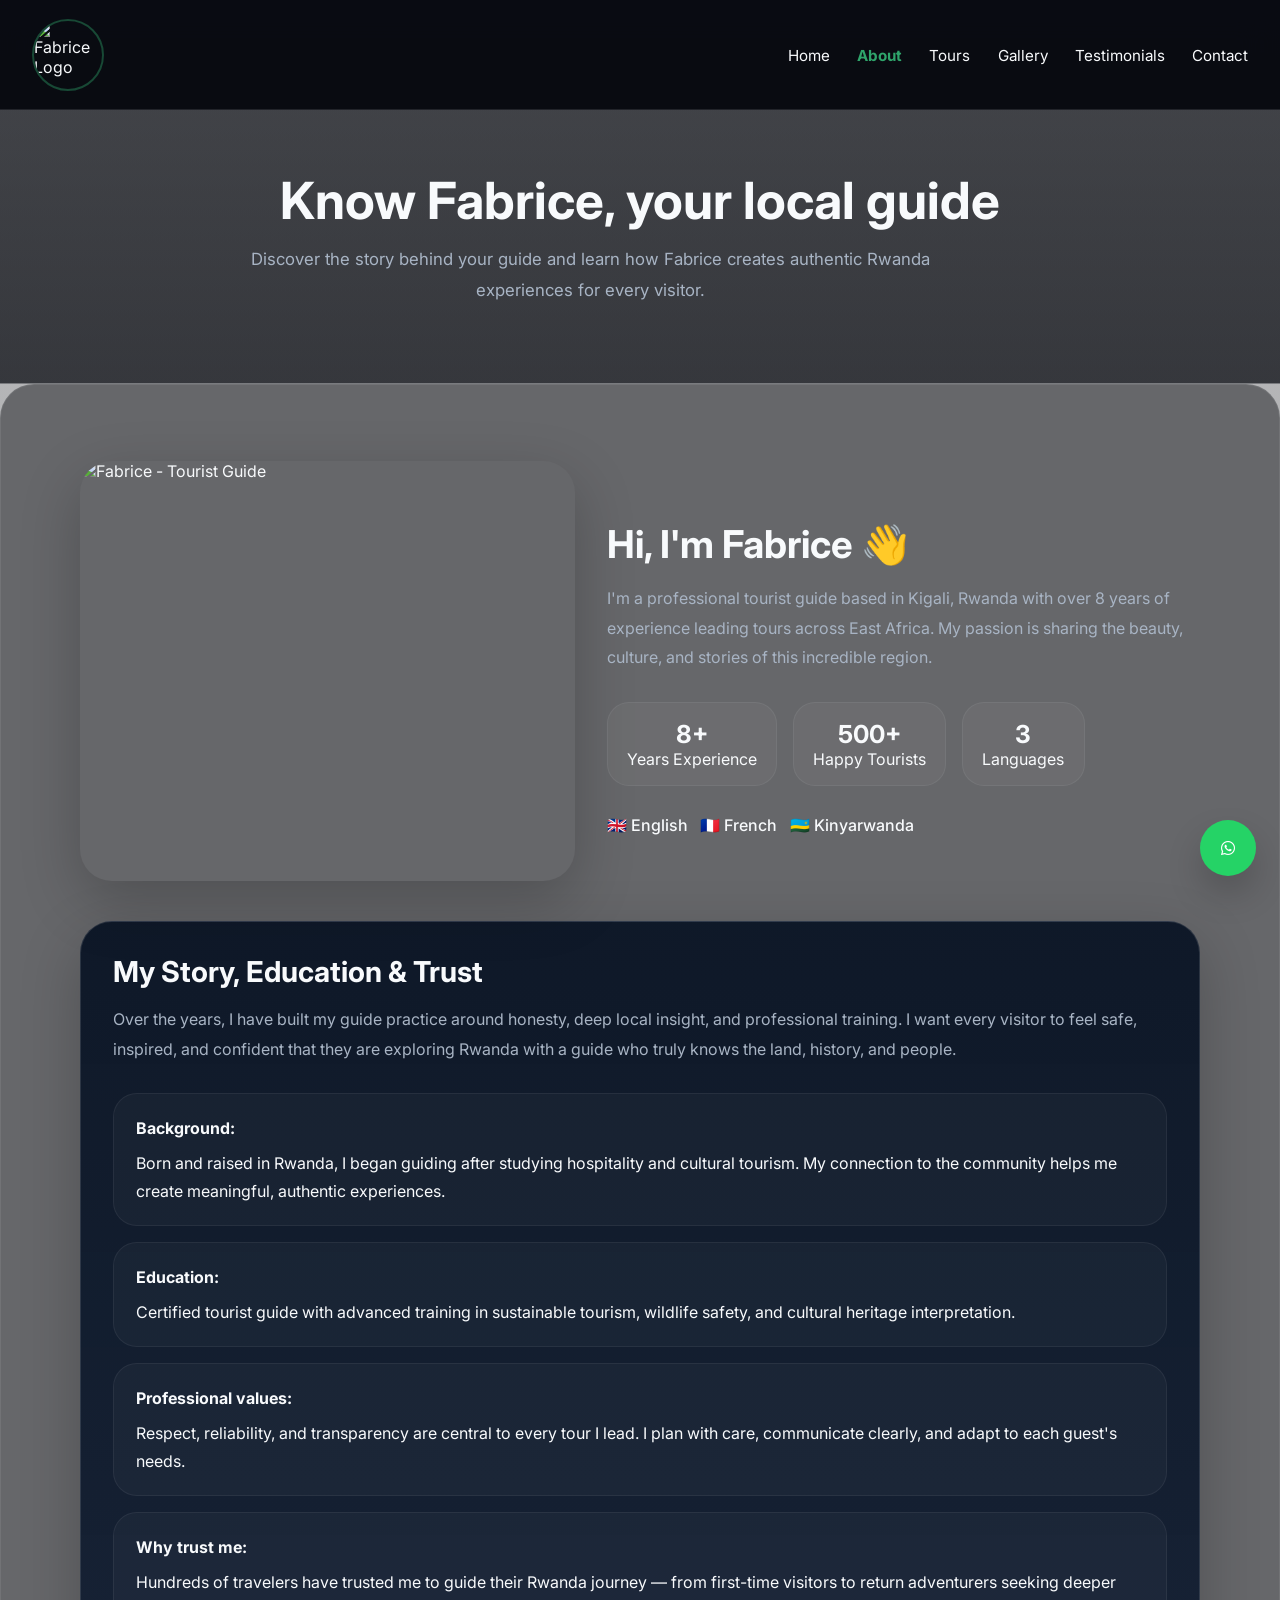
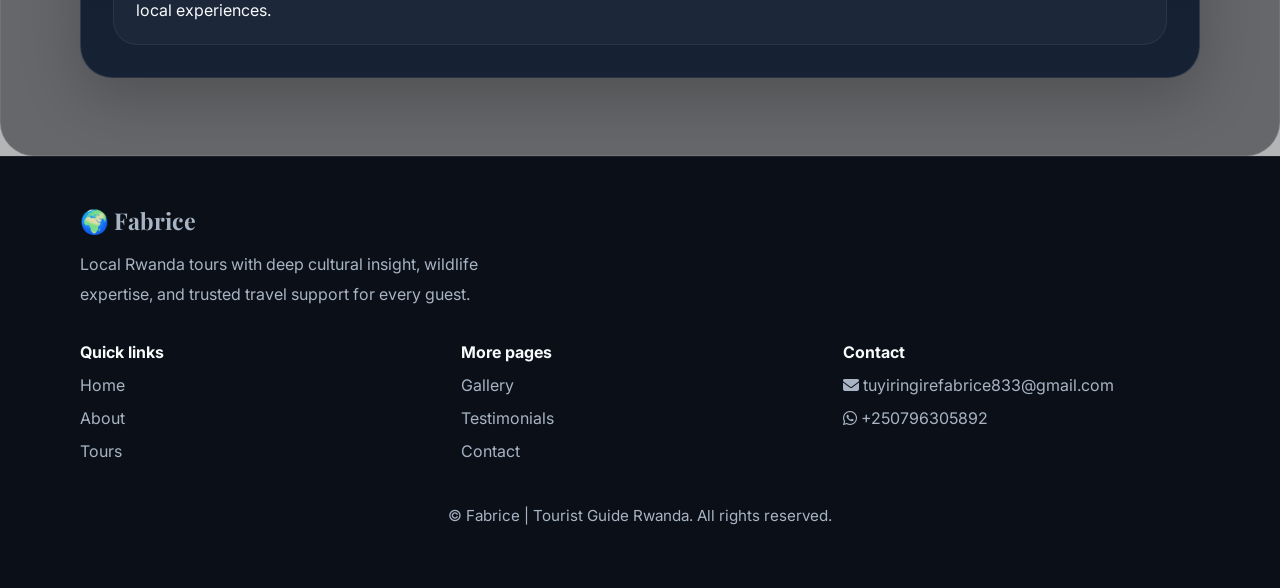
==== src/about.html @ 5f1ac9e4 "I have added the real credentials of fabrice" ====
<!DOCTYPE html>
<html lang="en">
<head>
  <meta charset="UTF-8" />
  <meta name="viewport" content="width=device-width, initial-scale=1.0" />
  <title>About - Fabrice | Tourist Guide Rwanda</title>
  <link rel="stylesheet" href="styles.css" />
  <link rel="stylesheet" href="https://cdnjs.cloudflare.com/ajax/libs/font-awesome/6.5.0/css/all.min.css" />
  <link href="https://fonts.googleapis.com/css2?family=Playfair+Display:wght@600;700&family=Inter:wght@300;400;500&display=swap" rel="stylesheet" />
</head>
<body>

  <!-- NAV -->
  <nav id="navbar">
    <div class="nav-logo"><img src="../media/photos/img2.jpg" alt="Fabrice Logo" /></div>
    <ul class="nav-links">
      <li><a href="../index.html">Home</a></li>
      <li><a href="about.html" class="active">About</a></li>
      <li><a href="tours.html">Tours</a></li>
      <li><a href="gallery.html">Gallery</a></li>
      <li><a href="testimonials.html">Testimonials</a></li>
      <li><a href="contact.html">Contact</a></li>
    </ul>
    <button class="hamburger" id="hamburger" aria-label="Toggle navigation" aria-expanded="false"><i class="fas fa-bars"></i></button>
  </nav>

  <!-- PAGE HERO -->
  <section class="page-hero">
    <div class="page-hero-overlay"></div>
    <div class="page-hero-content container">
      <h1>Know Fabrice, your local guide</h1>
      <p>Discover the story behind your guide and learn how Fabrice creates authentic Rwanda experiences for every visitor.</p>
    </div>
  </section>

  <!-- ABOUT -->
  <section id="about" class="section about">
    <div class="container about-grid">
      <div class="about-img">
        <img src="../media/photos/img1.jpg" alt="Fabrice - Tourist Guide" />
      </div>
      <div class="about-text">
        <h2>Hi, I'm Fabrice 👋</h2>
        <p>I'm a professional tourist guide based in Kigali, Rwanda with over 8 years of experience leading tours across East Africa. My passion is sharing the beauty, culture, and stories of this incredible region.</p>
        <div class="about-stats">
          <div class="stat"><strong>8+</strong><span>Years Experience</span></div>
          <div class="stat"><strong>500+</strong><span>Happy Tourists</span></div>
          <div class="stat"><strong>3</strong><span>Languages</span></div>
        </div>
        <div class="languages">
          <span>🇬🇧 English</span>
          <span>🇫🇷 French</span>
          <span>🇷🇼 Kinyarwanda</span>
        </div>
      </div>
    </div>

    <div class="container">
      <div class="about-detail-card">
        <h2>My Story, Education & Trust</h2>
        <p>Over the years, I have built my guide practice around honesty, deep local insight, and professional training. I want every visitor to feel safe, inspired, and confident that they are exploring Rwanda with a guide who truly knows the land, history, and people.</p>
        <ul class="about-detail-list">
          <li><strong>Background:</strong> Born and raised in Rwanda, I began guiding after studying hospitality and cultural tourism. My connection to the community helps me create meaningful, authentic experiences.</li>
          <li><strong>Education:</strong> Certified tourist guide with advanced training in sustainable tourism, wildlife safety, and cultural heritage interpretation.</li>
          <li><strong>Professional values:</strong> Respect, reliability, and transparency are central to every tour I lead. I plan with care, communicate clearly, and adapt to each guest's needs.</li>
          <li><strong>Why trust me:</strong> Hundreds of travelers have trusted me to guide their Rwanda journey — from first-time visitors to return adventurers seeking deeper local experiences.</li>
        </ul>
      </div>
    </div>
  </section>

  <!-- FOOTER -->
  <footer class="site-footer">
    <div class="footer-top container">
      <div class="footer-brand">
        <div class="footer-logo">🌍 Fabrice</div>
        <p>Local Rwanda tours with deep cultural insight, wildlife expertise, and trusted travel support for every guest.</p>
      </div>
      <div class="footer-links">
        <div class="footer-col">
          <h3>Quick links</h3>
          <a href="../index.html">Home</a>
          <a href="about.html">About</a>
          <a href="tours.html">Tours</a>
        </div>
        <div class="footer-col">
          <h3>More pages</h3>
          <a href="gallery.html">Gallery</a>
          <a href="testimonials.html">Testimonials</a>
          <a href="contact.html">Contact</a>
        </div>
        <div class="footer-col">
          <h3>Contact</h3>
          <a href="mailto:tuyiringirefabrice833@gmail.com"><i class="fas fa-envelope"></i> tuyiringirefabrice833@gmail.com</a>
          <a href="https://wa.me/250796305892" target="_blank"><i class="fab fa-whatsapp"></i> +250796305892</a>
        </div>
      </div>
    </div>
    <div class="footer-bottom">
      <p>© <span class="footer-button"></span> Fabrice | Tourist Guide Rwanda. All rights reserved.</p>
    </div>
  </footer>

  <!-- WHATSAPP FLOAT -->
  <a href="https://wa.me/250796305892" class="whatsapp-float" target="_blank">
    <i class="fab fa-whatsapp"></i>
  </a>

  <script src="script.js"></script>
</body>
</html>
---- src/styles.css ----
/* -------------------------- */
/* Global style variables      */
/* -------------------------- */
:root {
  --bg: #071018;
  --surface: rgba(13, 23, 39, 0.92);
  --surface-strong: #111827;
  --surface-soft: #15203a;
  --text: #f8fafc;
  --muted: #a8b4c4;
  --primary: #2fa56b;
  --primary-soft: #5cc794;
  --accent: #dfc6a0;
  --shadow: 0 20px 60px rgba(0, 0, 0, 0.22);
}

/* -------------------------- */
/* Common/Global Styles       */
/* -------------------------- */
* {
  box-sizing: border-box;
}

html {
  scroll-behavior: smooth;
}

body {
  margin: 0;
  min-height: 100%;
  font-family: 'Inter', sans-serif;
  background: linear-gradient(rgba(7, 9, 15, 0.3), rgba(7, 9, 15, 0.3)), url('../media/photos/img1.jpg') center/cover no-repeat;
  color: var(--text);
}

img {
  display: block;
  max-width: 100%;
  width: 100%;
  height: auto;
}

a {
  color: inherit;
  text-decoration: none;
}

button,
input,
textarea {
  font: inherit;
}

button {
  cursor: pointer;
}

/* -------------------------- */
/* Navigation styles          */
/* -------------------------- */
nav {
  position: fixed;
  top: 0;
  left: 0;
  z-index: 100;
  width: 100%;
  height: 110px;
  display: flex;
  align-items: center;
  justify-content: space-between;
  padding: 0 2rem;
  background: rgba(7, 9, 15, 0.95);
  backdrop-filter: blur(18px);
  border-bottom: 1px solid rgba(255, 255, 255, 0.1);
}

.nav-logo img {
  height: 72px;
  width: 72px;
  object-fit: cover;
  border-radius: 50%;
  border: 2px solid rgba(47, 165, 107, 0.4);
  display: block;
}



.nav-links {
  display: flex;
  gap: 1.7rem;
  align-items: center;
  justify-content: center;
  list-style: none;
  margin: 0;
  padding: 0;
}

.nav-links a {
  font-size: 0.95rem;
  color: var(--text);
  transition: color 0.25s ease, font-weight 0.25s ease;
}

.nav-links a:hover,
.nav-links a:focus-visible,
.nav-links a.active {
  color: var(--primary);
  font-weight: 700;
}

.hamburger {
  display: none;
  border: none;
  background: transparent;
  color: var(--text);
  font-size: 1.15rem;
}

/* -------------------------- */
/* Hero Styles (Index & Pages) */
/* -------------------------- */
.hero {
  position: relative;
  min-height: 100vh;
  display: grid;
  place-items: center;
  padding: 0 1.5rem;
  background: url('../media/photos/img1.jpg') center/cover no-repeat;
}

.hero-overlay {
  position: absolute;
  inset: 0;
  background: linear-gradient(180deg, rgba(7, 9, 15, 0.48), rgba(7, 9, 15, 0.88));
}

.page-hero {
  position: relative;
  min-height: 42vh;
  display: grid;
  place-items: center;
  padding: calc(110px + clamp(2rem, 4vw, 4rem)) 1.5rem clamp(4rem, 6vw, 6rem);
  background: rgba(7, 9, 15, 0.4);
  border-bottom: 1px solid rgba(255, 255, 255, 0.08);
}

.page-hero-overlay {
  position: absolute;
  inset: 0;
  background: linear-gradient(180deg, rgba(7, 9, 15, 0.4), rgba(7, 9, 15, 0.55));
}

.page-hero-content {
  position: relative;
  z-index: 1;
  max-width: 860px;
  text-align: center;
}

.page-hero-content h1 {
  margin: 0.8rem auto 1rem;
  font-size: clamp(2.6rem, 4vw, 4rem);
  line-height: 1.05;
}

.page-hero-content p {
  margin: 0;
  max-width: 760px;
  color: var(--muted);
  font-size: 1.05rem;
  line-height: 1.85;
}

.hero-content {
  position: relative;
  z-index: 1;
  max-width: 760px;
  text-align: center;
}

.hero-sub {
  margin: 0 0 1rem;
  color: var(--primary-soft);
  letter-spacing: 0.2em;
  text-transform: uppercase;
  font-size: 0.9rem;
}

.hero h1 {
  margin: 0;
  font-size: clamp(3rem, 5vw, 4.75rem);
  line-height: 0.95;
  letter-spacing: -0.04em;
}

.hero-desc {
  margin: 1.5rem auto 2rem;
  max-width: 660px;
  color: var(--muted);
  font-size: 1.05rem;
  line-height: 1.9;
}

.hero-btns {
  display: flex;
  flex-wrap: wrap;
  gap: 1rem;
  justify-content: center;
}

.btn {
  display: inline-flex;
  align-items: center;
  justify-content: center;
  gap: 0.6rem;
  padding: 0.95rem 1.7rem;
  border-radius: 999px;
  border: 1px solid transparent;
  font-weight: 600;
  transition: transform 0.2s ease, box-shadow 0.2s ease, background 0.2s ease;
}

.btn:hover {
  transform: translateY(-1px);
}

.btn-primary {
  background: linear-gradient(135deg, var(--primary), #48c58d);
  color: #091014;
  box-shadow: none;
}

.btn-outline {
  background: transparent;
  border-color: rgba(255, 255, 255, 0.14);
  color: var(--text);
}

/* -------------------------- */
/* Common Section Styles      */
/* -------------------------- */
.section {
  padding: clamp(4rem, 6vw, 8rem) 1.5rem;
  background: rgba(7, 9, 15, 0.45);
  border-radius: 34px;
  border: 1px solid rgba(255, 255, 255, 0.08);
  overflow: visible;
}

.container {
  width: min(1120px, 100% - 2rem);
  margin: 0 auto;
}

.section-tag {
  display: inline-flex;
  padding: 0.55rem 1rem;
  border-radius: 999px;
  background: rgba(47, 165, 107, 0.12);
  border: 1px solid rgba(47, 165, 107, 0.25);
  color: var(--primary-soft);
  font-size: 0.85rem;
  font-weight: 600;
  letter-spacing: 0.1em;
  text-transform: uppercase;
}

.section-tag.center {
  display: block;
  margin: 0 auto 1rem;
}

.section-title {
  margin: 1rem 0 3rem;
  font-size: clamp(2rem, 4vw, 3rem);
  text-align: center;
}

/* -------------------------- */
/* About Page Styles          */
/* -------------------------- */
.about-grid,
.contact-grid {
  display: grid;
  gap: 2rem;
  align-items: center;
}

.about-grid {
  grid-template-columns: minmax(280px, 1fr) minmax(320px, 1.2fr);
}

.about-img {
  overflow: hidden;
  border-radius: 32px;
  box-shadow: var(--shadow);
}

.about-img img {
  height: 100%;
  min-height: 420px;
  object-fit: cover;
}

.about-text h2 {
  margin: 0.8rem 0 1rem;
  font-size: clamp(2rem, 3vw, 2.7rem);
}

.about-text p {
  margin: 0;
  color: var(--muted);
  line-height: 1.85;
}

.about-stats {
  display: flex;
  gap: 1rem;
  flex-wrap: wrap;
  margin: 1.8rem 0;
}

.stat {
  min-width: 120px;
  background: rgba(255, 255, 255, 0.04);
  border: 1px solid rgba(255, 255, 255, 0.06);
  padding: 1rem 1.2rem;
  border-radius: 22px;
  text-align: center;
}

.stat strong {
  display: block;
  font-size: 1.55rem;
  color: var(--text);
}

..stat span {
  display: block;
  margin-top: 0.35rem;
  color: var(--muted);
}

.about-detail-card {
  margin-top: 2.5rem;
  padding: 2rem;
  width: 100%;
  max-width: 100%;
  background: linear-gradient(180deg, rgba(13, 23, 39, 0.98), rgba(18, 30, 50, 0.95));
  border: 1px solid rgba(255, 255, 255, 0.12);
  border-radius: 32px;
  box-shadow: var(--shadow);
  min-height: auto;
}

.about-detail-card h2 {
  margin-top: 0;
  margin-bottom: 1rem;
  font-size: clamp(1.8rem, 2.2vw, 2.4rem);
}

.about-detail-card p {
  margin: 0;
  color: var(--muted);
  line-height: 1.85;
}

.about-detail-list {
  margin: 1.75rem 0 0;
  padding: 0;
  list-style: none;
  display: grid;
  gap: 1rem;
}

.about-detail-list li {
  padding: 1.25rem 1.4rem;
  border-radius: 24px;
  background: rgba(255, 255, 255, 0.03);
  border: 1px solid rgba(255, 255, 255, 0.06);
  color: var(--text);
  line-height: 1.75;
}

.about-detail-list li strong {
  display: block;
  margin-bottom: 0.45rem;
  color: var(--text);
}

.languages {
  display: flex;
  flex-wrap: wrap;
  gap: 0.8rem;
  color: var(--text);
  font-weight: 500;
}

/* -------------------------- */
/* Tours Page Styles          */
/* -------------------------- */
.tours-grid,
.gallery-grid,
.testimonials-grid {
  display: grid;
  gap: 1.75rem;
}

.tours-intro {
  display: grid;
  grid-template-columns: repeat(3, 1fr);
  gap: 1.5rem;
  margin-bottom: 3.5rem;
}

.tours-intro-block {
  background: rgba(47, 165, 107, 0.05);
  border: 1px solid rgba(47, 165, 107, 0.15);
  border-radius: 24px;
  padding: 1.8rem;
  text-align: center;
}

.tours-intro-icon {
  font-size: 2.2rem;
  display: block;
  margin-bottom: 0.9rem;
}

.tours-intro-block h3 {
  margin: 0 0 0.75rem;
  font-size: 1.1rem;
  color: var(--primary-soft);
}

.tours-intro-block p {
  margin: 0;
  color: var(--muted);
  line-height: 1.85;
  font-size: 0.97rem;
}



.tour-card,
.testimonial-card {
  background: var(--surface);
  border: 1px solid rgba(255, 255, 255, 0.06);
  border-radius: 28px;
  padding: 2rem;
  box-shadow: var(--shadow);
}

.tour-card.featured {
  background: linear-gradient(180deg, rgba(47, 165, 107, 0.14), rgba(255, 255, 255, 0.03));
  border-color: rgba(47, 165, 107, 0.25);
}

.badge {
  display: inline-flex;
  padding: 0.55rem 0.9rem;
  border-radius: 999px;
  background: rgba(255, 255, 255, 0.08);
  color: var(--primary);
  font-size: 0.8rem;
  margin-bottom: 1rem;
}

.tour-icon {
  font-size: 2.1rem;
  margin-bottom: 1rem;
}

.tour-card h3 {
  margin: 0 0 0.9rem;
}

.tour-card p {
  color: var(--muted);
  line-height: 1.85;
}

.tour-meta {
  display: flex;
  justify-content: space-between;
  gap: 1rem;
  flex-wrap: wrap;
  margin: 1.35rem 0 1.5rem;
  color: var(--muted);
}

.tour-price {
  color: var(--text);
  font-weight: 700;
}

/* -------------------------- */
/* Gallery Page Styles        */
/* -------------------------- */
.gallery-grid {
  grid-template-columns: repeat(3, minmax(280px, 1fr));
  gap: 1.75rem;
}

.gallery-card {
  background: rgba(255, 255, 255, 0.05);
  border: 1px solid rgba(255, 255, 255, 0.08);
  border-radius: 28px;
  overflow: hidden;
  box-shadow: 0 18px 40px rgba(0, 0, 0, 0.12);
  transition: transform 0.2s ease, border-color 0.2s ease;
}

.gallery-card:hover {
  transform: translateY(-3px);
  border-color: rgba(47, 165, 107, 0.2);
}

.gallery-card img {
  width: 100%;
  height: 280px;
  object-fit: cover;
}

.gallery-card-content {
  padding: 1.25rem;
}

.gallery-card-content h3 {
  margin: 0 0 0.75rem;
  font-size: 1.1rem;
}

.gallery-card-content p {
  margin: 0 0 1rem;
  color: var(--muted);
  line-height: 1.8;
}

.gallery-expand {
  display: none;
  padding: 0 1.25rem 1.25rem;
}

.gallery-expand.open {
  display: block;
}

.gallery-expand-grid {
  display: grid;
  grid-template-columns: repeat(4, 1fr);
  gap: 0.6rem;
  margin-top: 0.75rem;
}

.gallery-expand-grid img {
  width: 100%;
  height: 90px;
  object-fit: cover;
  border-radius: 10px;
  cursor: pointer;
  transition: transform 0.2s ease, opacity 0.2s ease;
}

.gallery-expand-grid img:hover {
  transform: scale(1.04);
  opacity: 0.9;
}

.hide-btn {
  display: flex;
  align-items: center;
  gap: 0.4rem;
  background: rgba(255,255,255,0.06);
  border: 1px solid rgba(255,255,255,0.1);
  color: var(--muted);
  border-radius: 999px;
  padding: 0.45rem 1rem;
  font-size: 0.85rem;
  cursor: pointer;
  transition: background 0.2s ease, color 0.2s ease;
}

.hide-btn:hover {
  background: rgba(47, 165, 107, 0.12);
  color: var(--primary-soft);
}

/* -------------------------- */
/* Lightbox                   */
/* -------------------------- */
.lightbox {
  display: none;
  position: fixed;
  inset: 0;
  z-index: 999;
  background: rgba(0, 0, 0, 0.92);
  align-items: center;
  justify-content: center;
  padding: 1rem;
}

.lightbox.open {
  display: flex;
}

.lightbox img {
  max-width: 92vw;
  max-height: 88vh;
  object-fit: contain;
  border-radius: 16px;
  box-shadow: 0 30px 80px rgba(0,0,0,0.6);
  width: auto;
  height: auto;
}

.lightbox-nav {
  position: fixed;
  top: 50%;
  transform: translateY(-50%);
  background: rgba(255,255,255,0.1);
  border: 1px solid rgba(255,255,255,0.15);
  color: #fff;
  width: 48px;
  height: 48px;
  border-radius: 50%;
  font-size: 1.1rem;
  cursor: pointer;
  display: grid;
  place-items: center;
  transition: background 0.2s ease;
  z-index: 1000;
}

.lightbox-nav:hover {
  background: rgba(47, 165, 107, 0.35);
}

.lightbox-prev { left: 1.2rem; }
.lightbox-next { right: 1.2rem; }


  position: fixed;
  top: 1.2rem;
  right: 1.4rem;
  background: rgba(255,255,255,0.1);
  border: 1px solid rgba(255,255,255,0.15);
  color: #fff;
  width: 44px;
  height: 44px;
  border-radius: 50%;
  font-size: 1.2rem;
  cursor: pointer;
  display: grid;
  place-items: center;
  transition: background 0.2s ease;
}

.lightbox-close:hover {
  background: rgba(255,255,255,0.2);
}



/* -------------------------- */
/* Testimonials Page Styles   */
/* -------------------------- */
.testimonial-card {
  display: flex;
  flex-direction: column;
  gap: 1.3rem;
}

.stars {
  color: #ffd166;
  font-size: 1rem;
}

.testimonial-card p {
  color: var(--muted);
  line-height: 1.85;
}

.reviewer {
  display: flex;
  justify-content: space-between;
  gap: 0.75rem;
  align-items: center;
  color: var(--text);
}

.contact-header {
  text-align: center;
  margin-bottom: 3rem;
}

.contact-header h2 {
  margin: 0.8rem 0 1rem;
  font-size: clamp(2rem, 3.5vw, 3rem);
}

.contact-header p {
  margin: 0 auto;
  max-width: 560px;
  color: var(--muted);
  line-height: 1.9;
}

/* -------------------------- */
/* Contact Page Styles        */
/* -------------------------- */
.contact-grid {
  display: grid;
  grid-template-columns: 1fr 1fr;
  gap: 1.75rem;
  align-items: stretch;
}

.contact-box {
  background: var(--surface);
  border: 1px solid rgba(47, 165, 107, 0.18);
  border-radius: 28px;
  padding: 2rem;
  box-shadow: var(--shadow);
  display: flex;
  flex-direction: column;
}

.contact-box-title {
  margin: 0 0 1.5rem;
  font-size: 1.15rem;
  font-family: 'Playfair Display', serif;
  font-weight: 700;
  color: var(--primary-soft);
  text-align: center;
  padding-bottom: 1rem;
  border-bottom: 1px solid rgba(47, 165, 107, 0.2);
}

.contact-details-box {
  display: none;
}

.contact-details {
  display: grid;
  gap: 1rem;
}

.contact-details a {
  display: flex;
  gap: 1rem;
  align-items: center;
  padding: 1.1rem 1.4rem;
  border-radius: 20px;
  border: 1px solid rgba(255, 255, 255, 0.08);
  background: rgba(255, 255, 255, 0.04);
  color: var(--text);
  font-size: 1rem;
  font-weight: 500;
  transition: background 0.2s ease, border-color 0.2s ease, transform 0.2s ease;
}

.contact-details a i {
  width: 42px;
  height: 42px;
  border-radius: 12px;
  display: grid;
  place-items: center;
  font-size: 1.1rem;
  flex-shrink: 0;
}

.contact-details a:nth-child(1) i { background: rgba(47, 165, 107, 0.18); color: var(--primary-soft); }
.contact-details a:nth-child(2) i { background: rgba(37, 211, 102, 0.18); color: #25d366; }
.contact-details a:nth-child(3) i { background: rgba(59, 130, 246, 0.18); color: #60a5fa; }
.contact-details a:nth-child(4) i { background: rgba(225, 48, 108, 0.18); color: #e1306c; }
.contact-details a:nth-child(5) i { background: rgba(255, 255, 255, 0.1); color: var(--text); }

.contact-details a:hover {
  background: rgba(47, 165, 107, 0.1);
  border-color: rgba(47, 165, 107, 0.3);
  transform: translateX(4px);
}

.reach-label {
  display: inline-flex;
  align-items: center;
  gap: 0.5rem;
  margin: 0 0 1rem;
  padding: 0.45rem 1rem;
  border-radius: 999px;
  background: rgba(47, 165, 107, 0.12);
  border: 1px solid rgba(47, 165, 107, 0.3);
  font-size: 0.78rem;
  font-weight: 700;
  letter-spacing: 0.13em;
  text-transform: uppercase;
  color: var(--primary-soft);
}

.form-title {
  margin: 0 0 1.4rem;
  font-size: 1.3rem;
  font-family: 'Playfair Display', serif;
  font-weight: 700;
  color: var(--primary-soft);
  display: flex;
  align-items: center;
  gap: 0.6rem;
  padding-bottom: 1rem;
  border-bottom: 1px solid rgba(47, 165, 107, 0.2);
}

.contact-form {
  display: grid;
  gap: 1rem;
  flex: 1;
}

.contact-form input,
.contact-form textarea {
  width: 100%;
  border: 1px solid rgba(255, 255, 255, 0.08);
  border-radius: 18px;
  padding: 1rem 1.1rem;
  background: rgba(255, 255, 255, 0.04);
  color: var(--text);
  resize: vertical;
}

.contact-form input:focus,
.contact-form textarea:focus {
  outline: 2px solid rgba(47, 165, 107, 0.3);
  outline-offset: 2px;
}

/* -------------------------- */
/* Footer Styles (All Pages)  */
/* -------------------------- */
footer.site-footer {
  background: rgba(5, 10, 18, 0.96);
  padding: 3rem 1.5rem;
  border-top: 1px solid rgba(255, 255, 255, 0.08);
  color: var(--muted);
}

.footer-top {
  display: grid;
  gap: 2rem;
  align-items: start;
}

.footer-brand {
  max-width: 420px;
}

.footer-logo {
  font-family: 'Playfair Display', serif;
  font-size: 1.45rem;
  font-weight: 700;
  margin-bottom: 0.8rem;
}

.footer-brand p {
  margin: 0;
  color: var(--muted);
  line-height: 1.9;
}

.footer-links {
  display: grid;
  grid-template-columns: repeat(3, minmax(180px, 1fr));
  gap: 1.5rem;
}

.footer-col h3 {
  margin: 0 0 0.85rem;
  color: var(--text);
  font-size: 1rem;
}

.footer-col a {
  display: block;
  color: var(--muted);
  text-decoration: none;
  margin-bottom: 0.8rem;
  transition: color 0.2s ease;
}

.footer-col a:hover {
  color: var(--primary);
}

.footer-bottom {
  margin-top: 2rem;
  text-align: center;
  color: var(--muted);
  font-size: 0.95rem;
}

/* -------------------------- */
/* WhatsApp Float (All Pages) */
/* -------------------------- */
.whatsapp-float {
  position: fixed;
  right: 1.5rem;
  bottom: 1.5rem;
  width: 56px;
  height: 56px;
  border-radius: 50%;
  display: grid;
  place-items: center;
  background: #25d366;
  color: #fff;
  box-shadow: 0 18px 35px rgba(0, 0, 0, 0.18);
  text-decoration: none;
  transition: transform 0.2s ease;
}

.whatsapp-float:hover {
  transform: translateY(-3px);
}

/* -------------------------- */
/* Media Queries (Responsive) */
/* -------------------------- */
@media (max-width: 980px) {
  .tours-intro {
    grid-template-columns: 1fr;
  }

  .tours-grid,
  .testimonials-grid {
    grid-template-columns: repeat(2, minmax(0, 1fr));
  }

  .gallery-grid {
    grid-template-columns: repeat(2, minmax(0, 1fr));
  }

  .contact-grid,
  .about-grid {
    grid-template-columns: 1fr;
  }

  .page-hero,
  .section {
    padding: calc(110px + 2rem) 1.25rem 5rem;
  }

  .footer-links {
    grid-template-columns: repeat(2, minmax(180px, 1fr));
  }
}

@media (max-width: 720px) {
  .nav-links {
    position: fixed;
    top: 110px;
    left: 0;
    right: 0;
    margin: 0;
    padding: 1.25rem 1rem 1.4rem;
    display: flex;
    flex-direction: column;
    gap: 1rem;
    background: rgba(7, 9, 15, 0.96);
    border-radius: 0;
    box-shadow: none;
    transform: translateY(-6px);
    opacity: 0;
    visibility: hidden;
    overflow: visible;
    transition: transform 0.22s ease, opacity 0.22s ease, visibility 0.22s ease;
    border: none;
    z-index: 105;
    height: auto;
    max-height: calc(100vh - 110px);
    box-sizing: border-box;
  }

  .nav-links.active {
    transform: translateY(0);
    opacity: 1;
    visibility: visible;
  }

  .hamburger {
    display: inline-flex;
    z-index: 110;
    width: 46px;
    height: 46px;
    border-radius: 14px;
    align-items: center;
    justify-content: center;
    border: 1px solid rgba(255, 255, 255, 0.12);
    background: rgba(7, 9, 15, 0.8);
    transition: background 0.2s ease, transform 0.2s ease;
  }

  .hamburger:hover,
  .hamburger:focus-visible {
    background: rgba(47, 165, 107, 0.15);
    transform: translateY(-1px);
  }

  .nav-links a {
    font-size: 1.05rem;
    width: 100%;
    padding: 0.8rem 1rem;
    border-radius: 18px;
  }

  .nav-links a:hover,
  .nav-links a:focus-visible,
  .nav-links a.active {
    background: rgba(47, 165, 107, 0.12);
    color: var(--primary);
  }

  .hero-btns {
    flex-direction: column;
    width: 100%;
  }

  .hero-btns .btn {
    width: 100%;
  }

  .tours-grid,
  .testimonials-grid,
  .gallery-grid {
    grid-template-columns: 1fr;
  }

  .gallery-expand-grid {
    grid-template-columns: repeat(2, 1fr);
  }

  .tours-intro {
    grid-template-columns: 1fr;
  }

  .contact-grid {
    grid-template-columns: 1fr;
  }

  .about-stats {
    flex-direction: column;
  }

  .gallery-card img {
    height: 240px;
  }

  .page-hero {
    min-height: auto;
    padding: calc(110px + 2rem) 1rem 3rem;
  }

  .page-hero-content h1 {
    font-size: clamp(2.3rem, 6vw, 3rem);
  }

  .section {
    padding: 2.5rem 1rem;
  }

  .footer-top {
    grid-template-columns: 1fr;
    align-items: start;
  }

  .footer-links {
    grid-template-columns: 1fr;
  }

  .footer-bottom {
    margin-top: 1.5rem;
  }

  .footer-brand,
  .footer-col {
    text-align: left;
  }

  .footer-col a {
    margin-bottom: 0.65rem;
  }
}

@media (max-width: 540px) {
  nav {
    height: 80px;
    padding: 0.9rem 0.85rem;
  }

  .nav-logo {
    font-size: 1.2rem;
  }

  .nav-links {
    top: 80px;
    padding: 1.25rem 0.85rem 1.4rem;
    max-height: calc(100vh - 80px);
  }

  .page-hero,
  .section {
    padding: calc(80px + 1rem) 0.85rem 2rem;
  }
  .page-hero-content h1 {
    font-size: clamp(2rem, 8vw, 2.6rem);
  }

  .hero-desc,
  .page-hero-content p {
    font-size: 1rem;
  }

  .hero-btns {
    gap: 0.8rem;
  }

  .btn {
    width: 100%;
    justify-content: center;
  }

  .gallery-card img {
    height: 200px;
  }

  .footer-top {
    gap: 1.5rem;
  }

  .whatsapp-float {
    width: 48px;
    height: 48px;
    right: 1rem;
    bottom: 1rem;
  }
}
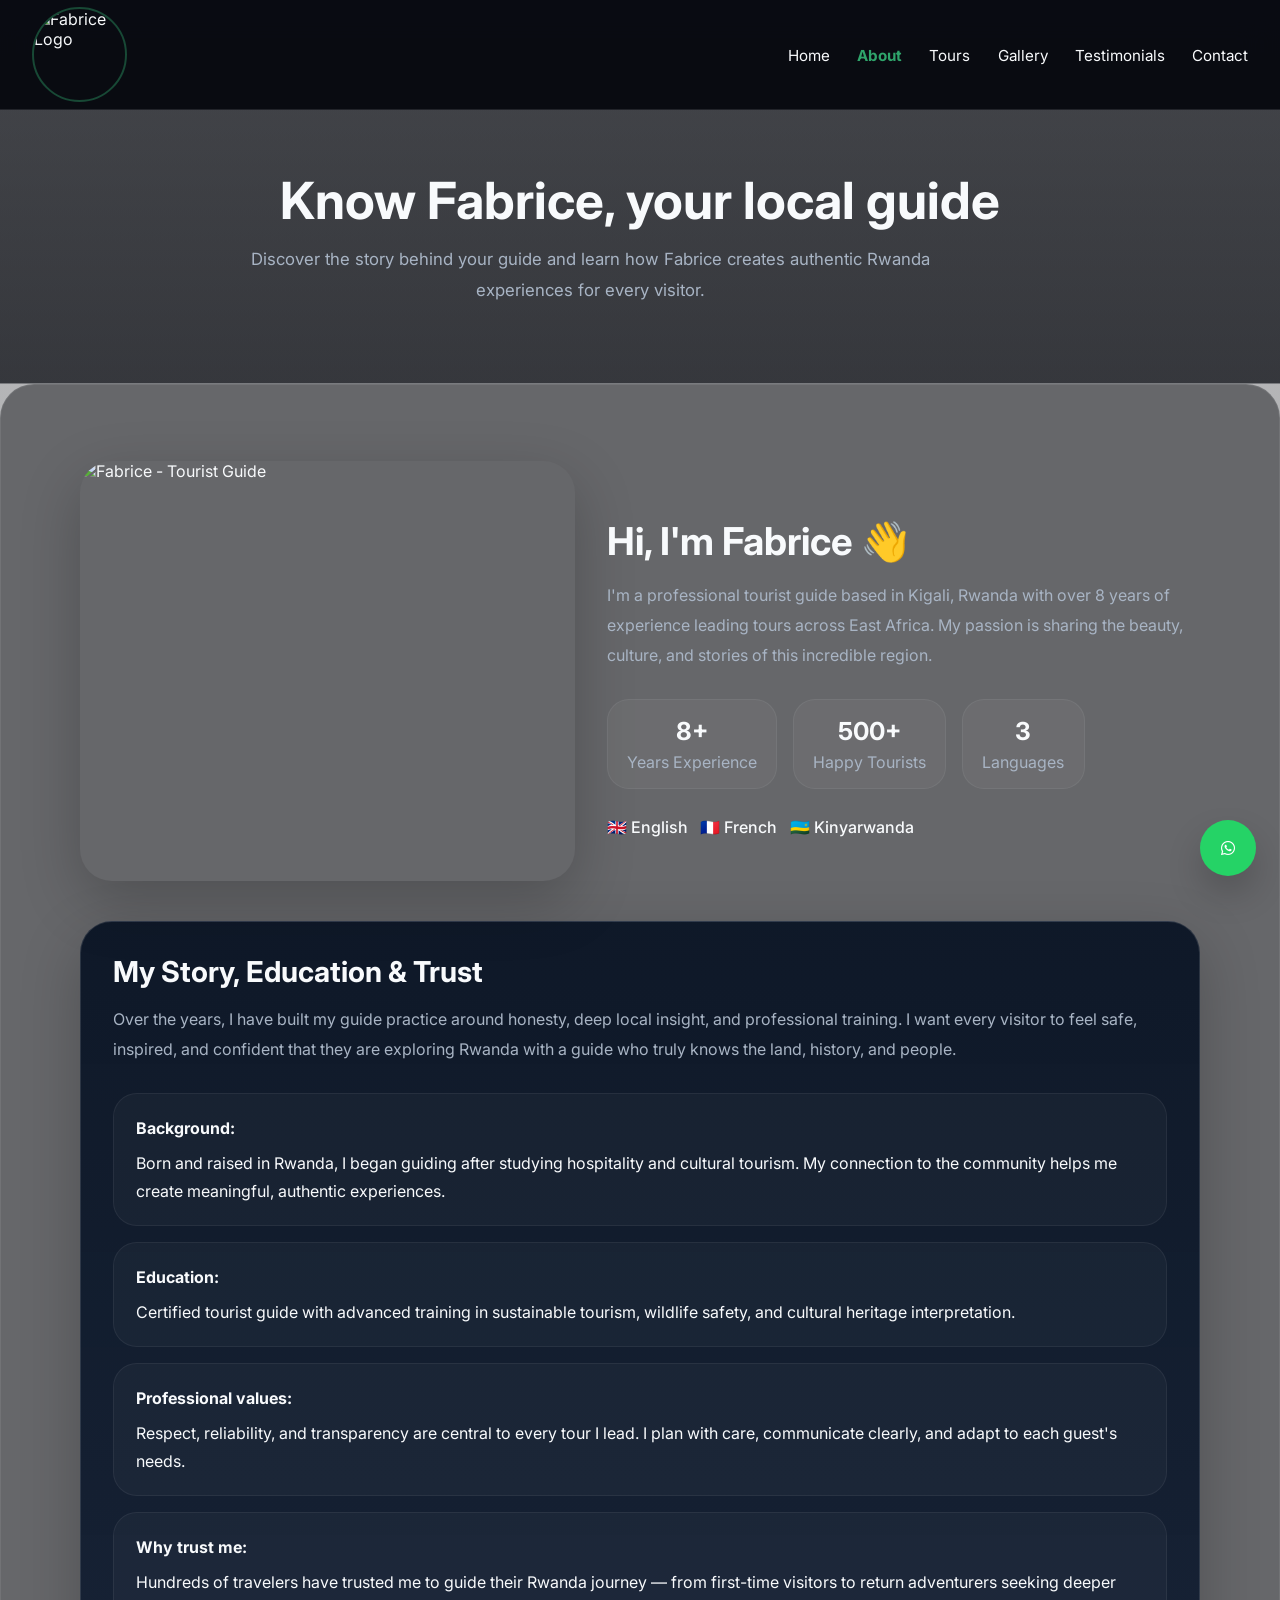
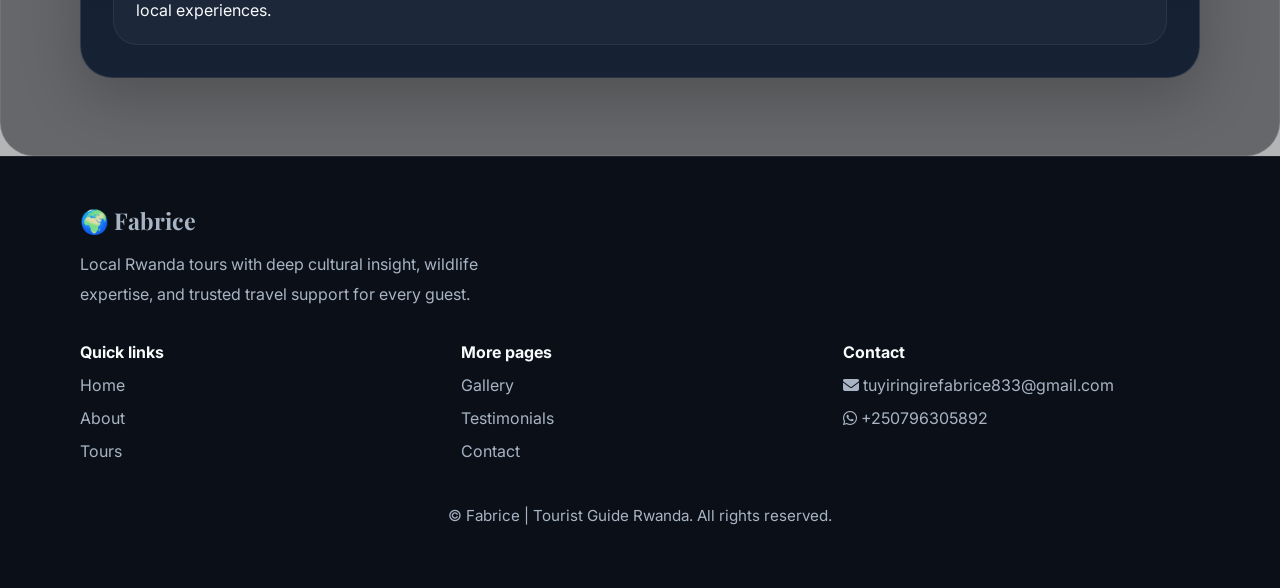
==== commit 2b3c18a1: "This commit is for the profiles correction" ====
--- a/src/about.html
+++ b/src/about.html
@@ -12,7 +12,7 @@
 
   <!-- NAV -->
   <nav id="navbar">
-    <div class="nav-logo"><img src="../media/photos/img2.jpg" alt="Fabrice Logo" /></div>
+    <div class="nav-logo"><img src="../media/photos/myLogoCompany.png" alt="Fabrice Logo" /></div>
     <ul class="nav-links">
       <li><a href="../index.html">Home</a></li>
       <li><a href="about.html" class="active">About</a></li>
--- a/src/styles.css
+++ b/src/styles.css
@@ -12,6 +12,7 @@
   --primary-soft: #5cc794;
   --accent: #dfc6a0;
   --shadow: 0 20px 60px rgba(0, 0, 0, 0.22);
+
 }
 
 /* -------------------------- */
@@ -39,6 +40,7 @@
   width: 100%;
   height: auto;
 }
+
 
 a {
   color: inherit;
@@ -75,8 +77,8 @@
 }
 
 .nav-logo img {
-  height: 72px;
-  width: 72px;
+  height: 95px;
+  width: 95px;
   object-fit: cover;
   border-radius: 50%;
   border: 2px solid rgba(47, 165, 107, 0.4);
@@ -335,7 +337,7 @@
   color: var(--text);
 }
 
-..stat span {
+.stat span {
   display: block;
   margin-top: 0.35rem;
   color: var(--muted);
@@ -639,7 +641,7 @@
 .lightbox-prev { left: 1.2rem; }
 .lightbox-next { right: 1.2rem; }
 
-
+/*
   position: fixed;
   top: 1.2rem;
   right: 1.4rem;
@@ -654,7 +656,7 @@
   display: grid;
   place-items: center;
   transition: background 0.2s ease;
-}
+} */
 
 .lightbox-close:hover {
   background: rgba(255,255,255,0.2);
